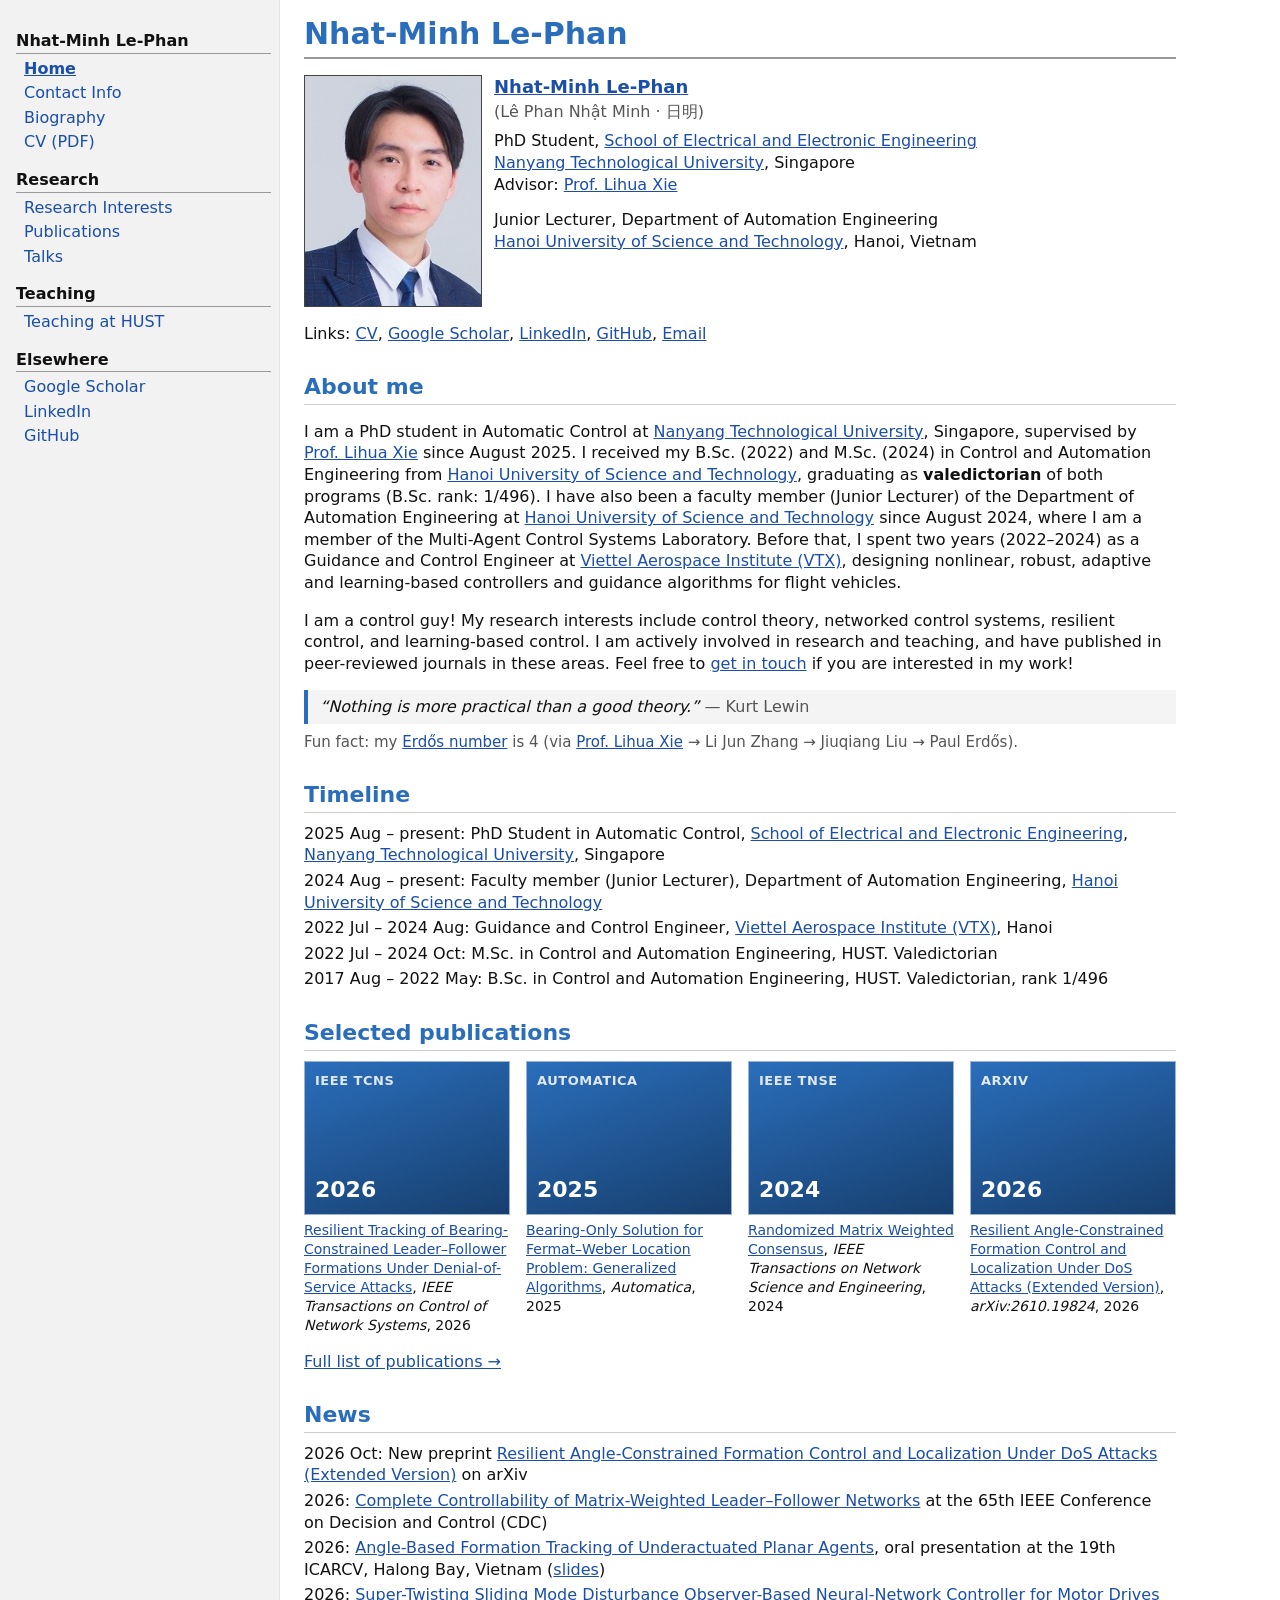
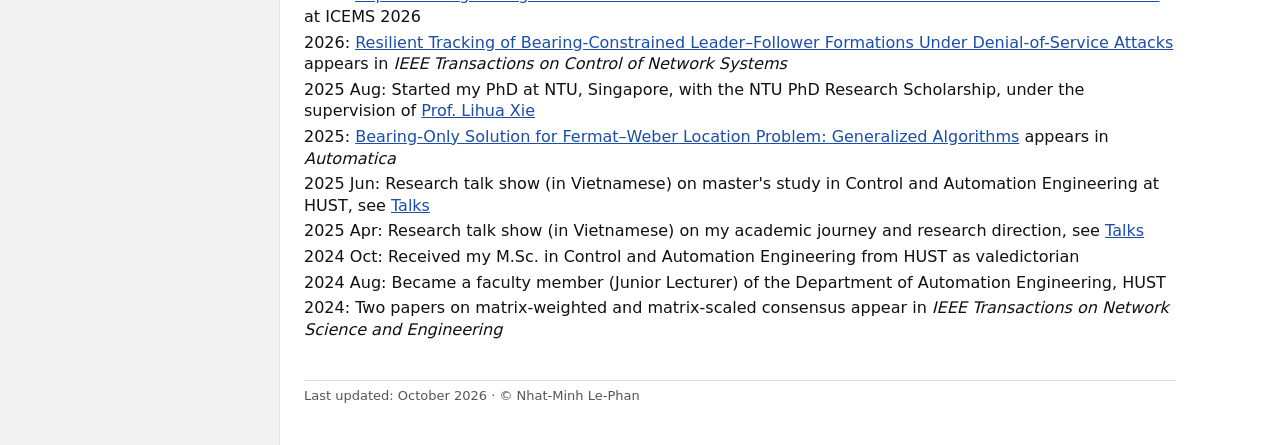
==== index.html @ ecffe097 "Add public CV and link Prof. Phuoc" ====
<!DOCTYPE html>
<html lang="en">
<head>
<meta charset="utf-8">
<meta name="viewport" content="width=device-width, initial-scale=1">
<title>Nhat-Minh Le-Phan</title>
<link rel="stylesheet" href="style.css">
</head>
<body>
<div class="layout">
<aside id="sidebar"><button class="menu-btn" onclick="this.parentNode.classList.toggle('open')">&#9776; Menu</button><nav>
<h3>Nhat-Minh Le-Phan</h3><ul>
<li><a href="index.html" class="current">Home</a></li>
<li><a href="contact.html">Contact Info</a></li>
<li><a href="bio.html">Biography</a></li>
<li><a href="cv.pdf">CV (PDF)</a></li>
</ul>
<h3>Research</h3><ul>
<li><a href="research.html">Research Interests</a></li>
<li><a href="publications.html">Publications</a></li>
<li><a href="talks.html">Talks</a></li>
</ul>
<h3>Teaching</h3><ul>
<li><a href="teaching.html">Teaching at HUST</a></li>
</ul>
<h3>Elsewhere</h3><ul>
<li><a href="https://scholar.google.com/citations?user=ew5rF0sAAAAJ&hl=en">Google Scholar</a></li>
<li><a href="https://www.linkedin.com/in/le-phan-nhat-minh-4aa074153/">LinkedIn</a></li>
<li><a href="https://github.com/minhk43pbc">GitHub</a></li>
</ul>
</nav></aside>
<main>

<h1>Nhat-Minh Le-Phan</h1>
<div class="profile">
  <img src="photo.jpg" alt="Photo of Nhat-Minh Le-Phan">
  <div>
    <a class="who" href="bio.html">Nhat-Minh Le-Phan</a>
    <span class="vn">(Lê Phan Nhật Minh &middot; <span lang="zh" title="Hán-tự of Nhật Minh">日明</span>)</span>
    <p>PhD Student, <a href="https://www.ntu.edu.sg/eee">School of Electrical and Electronic Engineering</a><br><a href="https://www.ntu.edu.sg/">Nanyang Technological University</a>, Singapore<br>Advisor: <a href="https://scholar.google.com.sg/citations?user=Fmrv3J8AAAAJ&hl=en">Prof. Lihua Xie</a></p>
    <p>Junior Lecturer, Department of Automation Engineering<br><a href="https://hust.edu.vn/en/">Hanoi University of Science and Technology</a>, Hanoi, Vietnam</p>
  </div>
</div>
<p>Links: <a href="cv.pdf">CV</a>, <a href="https://scholar.google.com/citations?user=ew5rF0sAAAAJ&hl=en">Google Scholar</a>, <a href="https://www.linkedin.com/in/le-phan-nhat-minh-4aa074153/">LinkedIn</a>, <a href="https://github.com/minhk43pbc">GitHub</a>, <a href="contact.html">Email</a></p>

<h2>About me</h2>
<p>I am a PhD student in Automatic Control at <a href="https://www.ntu.edu.sg/">Nanyang Technological University</a>, Singapore, supervised by <a href="https://scholar.google.com.sg/citations?user=Fmrv3J8AAAAJ&hl=en">Prof. Lihua Xie</a> since August 2025. I received my B.Sc. (2022) and M.Sc. (2024) in Control and Automation Engineering from <a href="https://hust.edu.vn/en/">Hanoi University of Science and Technology</a>, graduating as <b>valedictorian</b> of both programs (B.Sc. rank: 1/496). I have also been a faculty member (Junior Lecturer) of the Department of Automation Engineering at <a href="https://hust.edu.vn/en/">Hanoi University of Science and Technology</a> since August 2024, where I am a member of the Multi-Agent Control Systems Laboratory. Before that, I spent two years (2022–2024) as a Guidance and Control Engineer at <a href="https://vi.wikipedia.org/wiki/Vi%E1%BB%87n_H%C3%A0ng_kh%C3%B4ng_V%C5%A9_tr%E1%BB%A5_Viettel">Viettel Aerospace Institute (VTX)</a>, designing nonlinear, robust, adaptive and learning-based controllers and guidance algorithms for flight vehicles.</p>
<p>I am a control guy! My research interests include control theory, networked control systems, resilient control, and learning-based control. I am actively involved in research and teaching, and have published in peer-reviewed journals in these areas. Feel free to <a href="contact.html">get in touch</a> if you are interested in my work!</p>
<blockquote class="quote">“Nothing is more practical than a good theory.” <span>— Kurt Lewin</span></blockquote>
<p class="fun">Fun fact: my <a href="https://en.wikipedia.org/wiki/Erd%C5%91s_number">Erdős number</a> is 4 (via <a href="https://scholar.google.com.sg/citations?user=Fmrv3J8AAAAJ&hl=en">Prof. Lihua Xie</a> &rarr; Li Jun Zhang &rarr; Jiuqiang Liu &rarr; Paul Erdős).</p>

<h2>Timeline</h2>
<ul class="news">
  <li>2025 Aug – present: PhD Student in Automatic Control, <a href="https://www.ntu.edu.sg/eee">School of Electrical and Electronic Engineering</a>, <a href="https://www.ntu.edu.sg/">Nanyang Technological University</a>, Singapore</li>
  <li>2024 Aug – present: Faculty member (Junior Lecturer), Department of Automation Engineering, <a href="https://hust.edu.vn/en/">Hanoi University of Science and Technology</a></li>
  <li>2022 Jul – 2024 Aug: Guidance and Control Engineer, <a href="https://vi.wikipedia.org/wiki/Vi%E1%BB%87n_H%C3%A0ng_kh%C3%B4ng_V%C5%A9_tr%E1%BB%A5_Viettel">Viettel Aerospace Institute (VTX)</a>, Hanoi</li>
  <li>2022 Jul – 2024 Oct: M.Sc. in Control and Automation Engineering, HUST. Valedictorian</li>
  <li>2017 Aug – 2022 May: B.Sc. in Control and Automation Engineering, HUST. Valedictorian, rank 1/496</li>
</ul>

<h2>Selected publications</h2>
<div class="pubgrid">
  <figure><div class="cover"><b>IEEE TCNS</b><span>2026</span></div><a href="https://doi.org/10.1109/TCNS.2026.3719506">Resilient Tracking of Bearing-Constrained Leader–Follower Formations Under Denial-of-Service Attacks</a>, <i>IEEE Transactions on Control of Network Systems</i>, 2026</figure>
  <figure><div class="cover"><b>Automatica</b><span>2025</span></div><a href="https://doi.org/10.1016/j.automatica.2025.112242">Bearing-Only Solution for Fermat–Weber Location Problem: Generalized Algorithms</a>, <i>Automatica</i>, 2025</figure>
  <figure><div class="cover"><b>IEEE TNSE</b><span>2024</span></div><a href="https://doi.org/10.1109/TNSE.2024.3376643">Randomized Matrix Weighted Consensus</a>, <i>IEEE Transactions on Network Science and Engineering</i>, 2024</figure>
  <figure><div class="cover"><b>arXiv</b><span>2026</span></div><a href="https://arxiv.org/abs/2610.19824">Resilient Angle-Constrained Formation Control and Localization Under DoS Attacks (Extended Version)</a>, <i>arXiv:2610.19824</i>, 2026</figure>
</div>
<p><a href="publications.html">Full list of publications &rarr;</a></p>

<h2>News</h2>
<ul class="news">
  <li>2026 Oct: New preprint <a href="https://arxiv.org/abs/2610.19824">Resilient Angle-Constrained Formation Control and Localization Under DoS Attacks (Extended Version)</a> on arXiv</li>
  <li>2026: <a href="https://scholar.google.com/scholar?q=%22Complete+Controllability+of+Matrix-Weighted+Leader%E2%80%93Follower+Networks%22">Complete Controllability of Matrix-Weighted Leader–Follower Networks</a> at the 65th IEEE Conference on Decision and Control (CDC)</li>
  <li>2026: <a href="https://scholar.google.com/scholar?q=%22Angle-Based+Formation+Tracking+of+Underactuated+Planar+Agents%22">Angle-Based Formation Tracking of Underactuated Planar Agents</a>, oral presentation at the 19th ICARCV, Halong Bay, Vietnam (<a href="icarcv2026-slides.pdf">slides</a>)</li>
  <li>2026: <a href="https://scholar.google.com/scholar?q=%22Super-Twisting+Sliding+Mode+Disturbance+Observer-Based+Neural-Network+Controller+for+Motor+Drives%22">Super-Twisting Sliding Mode Disturbance Observer-Based Neural-Network Controller for Motor Drives</a> at ICEMS 2026</li>
  <li>2026: <a href="https://doi.org/10.1109/TCNS.2026.3719506">Resilient Tracking of Bearing-Constrained Leader–Follower Formations Under Denial-of-Service Attacks</a> appears in <i>IEEE Transactions on Control of Network Systems</i></li>
  <li>2025 Aug: Started my PhD at NTU, Singapore, with the NTU PhD Research Scholarship, under the supervision of <a href="https://scholar.google.com.sg/citations?user=Fmrv3J8AAAAJ&hl=en">Prof. Lihua Xie</a></li>
  <li>2025: <a href="https://doi.org/10.1016/j.automatica.2025.112242">Bearing-Only Solution for Fermat–Weber Location Problem: Generalized Algorithms</a> appears in <i>Automatica</i></li>
  <li>2025 Jun: Research talk show (in Vietnamese) on master's study in Control and Automation Engineering at HUST, see <a href="talks.html">Talks</a></li>
  <li>2025 Apr: Research talk show (in Vietnamese) on my academic journey and research direction, see <a href="talks.html">Talks</a></li>
  <li>2024 Oct: Received my M.Sc. in Control and Automation Engineering from HUST as valedictorian</li>
  <li>2024 Aug: Became a faculty member (Junior Lecturer) of the Department of Automation Engineering, HUST</li>
  <li>2024: Two papers on matrix-weighted and matrix-scaled consensus appear in <i>IEEE Transactions on Network Science and Engineering</i></li>
</ul>

<footer>Last updated: October 2026 &middot; &copy; Nhat-Minh Le-Phan</footer>
</main>
</div>
</body>
</html>
---- style.css ----
/* Minimal academic homepage — edit colors here */
:root{--blue:#2a6ebb;--link:#1a4ea8;--rule:#999;--side:#f2f2f2;--text:#111;--muted:#555;--box:#f4f4f4}
*{box-sizing:border-box}
html,body{margin:0;padding:0;background:#fff;color:var(--text)}
body{font-family:"DejaVu Sans",Verdana,Arial,sans-serif;font-size:16px;line-height:1.35}
a{color:var(--link)}
a:hover{color:#c0392b}
.layout{display:flex;min-height:100vh;max-width:1200px}
#sidebar{flex:0 0 280px;background:var(--side);border-right:1px solid #e3e3e3;padding:20px 8px 40px 16px}
#sidebar h3{font-size:16px;margin:16px 0 4px;padding-bottom:1px;border-bottom:1px solid var(--rule)}
#sidebar h3:first-child{margin-top:10px}
#sidebar ul{list-style:none;margin:0;padding:0 0 0 8px}
#sidebar li{margin:3px 0}
#sidebar a{text-decoration:none}
#sidebar a:hover{text-decoration:underline}
#sidebar a.current{text-decoration:underline;font-weight:bold}
main{flex:1;padding:8px 24px 40px 24px;min-width:0}
h1{color:var(--blue);font-size:30px;margin:6px 0 16px;padding-bottom:2px;border-bottom:2px solid var(--rule)}
h2{color:var(--blue);font-size:22px;margin:28px 0 10px;padding-bottom:2px;border-bottom:1px solid #ccc}
.profile{display:flex;gap:12px;align-items:flex-start}
.profile img{width:178px;height:232px;object-fit:cover;border:1px solid #444;background:#ddd}
.profile .vn{display:block;color:var(--muted);margin:-4px 0 8px}
.profile .who{font-weight:bold;font-size:18px;display:inline-block;margin-bottom:6px}
.profile p{margin:0 0 14px}
.news{margin:0;padding:0;list-style:none}
.news li{margin:0 0 4px}
.box{background:var(--box);border:1px solid #ddd;padding:6px 9px;margin:14px 0}
.pubgrid{display:grid;grid-template-columns:repeat(4,1fr);gap:16px;margin-top:10px}
.pubgrid figure{margin:0;font-size:14px}
.pubgrid .cover{aspect-ratio:4/3;border:1px solid #9bb3d6;background:linear-gradient(160deg,#2a6ebb,#173f6e);display:flex;flex-direction:column;justify-content:space-between;padding:10px;color:#fff;margin-bottom:6px;overflow:hidden}
.pubgrid .cover b{font-size:13px;letter-spacing:.04em;text-transform:uppercase;opacity:.85}
.pubgrid .cover span{font-size:22px;font-weight:bold}
.pubgrid .cover img{width:100%;height:100%;object-fit:cover}
ol.pubs li{margin-bottom:10px}
.ph{color:#a33;font-style:italic}
.quote{margin:12px 0 4px;padding:6px 12px;border-left:4px solid var(--blue);background:var(--box);font-style:italic}
.quote span{font-style:normal;color:var(--muted);white-space:nowrap}
.fun{font-size:15px;color:var(--muted);margin:8px 0 0}
footer{margin-top:40px;font-size:13px;color:var(--muted);border-top:1px solid #ddd;padding-top:6px}
.menu-btn{display:none}
@media (max-width:760px){
  .layout{flex-direction:column}
  #sidebar{flex:none;border-right:0;border-bottom:1px solid #ddd;padding:8px 16px}
  #sidebar nav{display:none}
  #sidebar.open nav{display:block}
  .menu-btn{display:block;background:none;border:1px solid #aaa;padding:4px 10px;font:inherit;cursor:pointer}
  main{padding:8px 16px 32px}
  .profile{flex-direction:column}
  .pubgrid{grid-template-columns:repeat(2,1fr)}
  h1{font-size:24px}
}
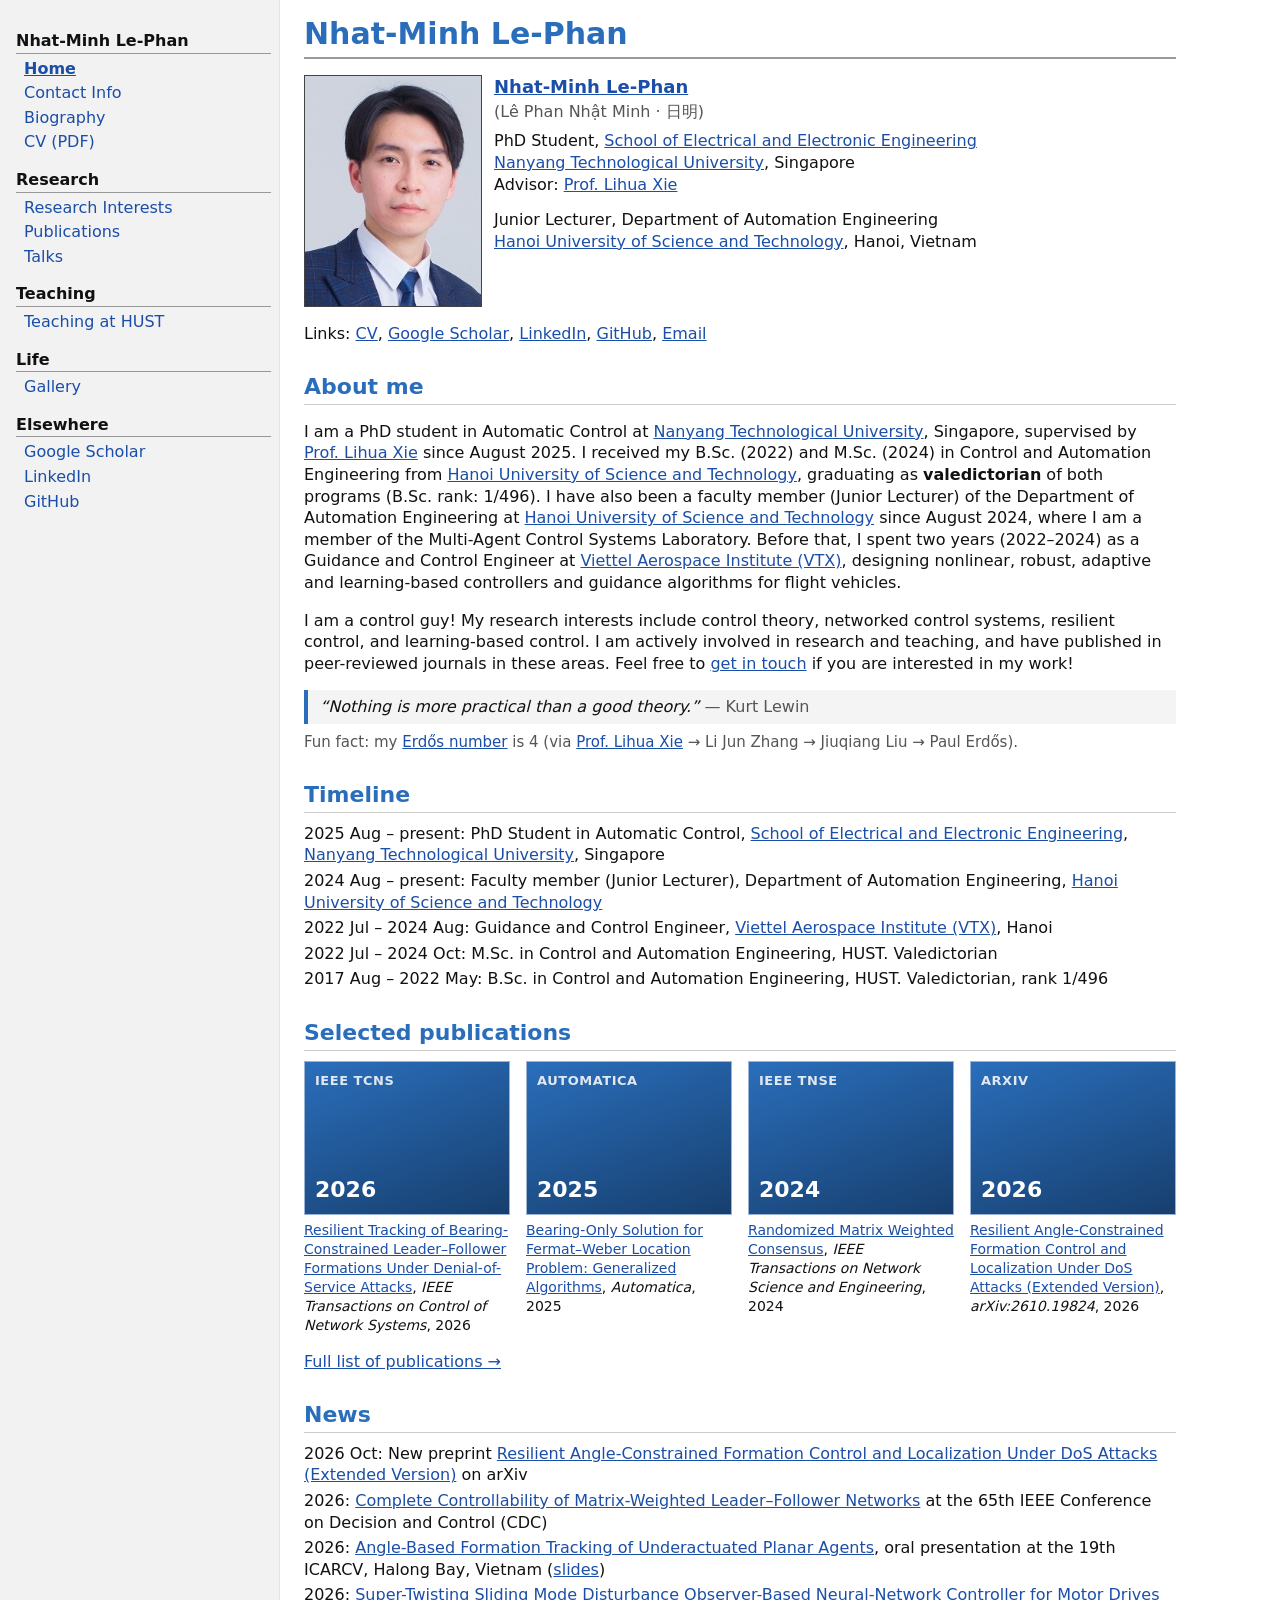
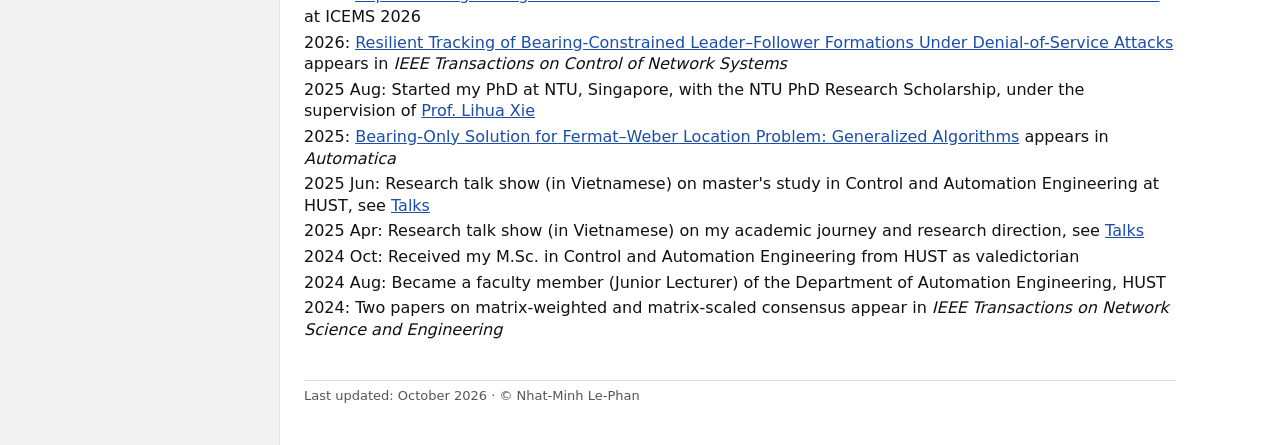
==== commit 350185b6: "Add Gallery page with graduation photos" ====
--- a/index.html
+++ b/index.html
@@ -22,6 +22,9 @@
 </ul>
 <h3>Teaching</h3><ul>
 <li><a href="teaching.html">Teaching at HUST</a></li>
+</ul>
+<h3>Life</h3><ul>
+<li><a href="gallery.html">Gallery</a></li>
 </ul>
 <h3>Elsewhere</h3><ul>
 <li><a href="https://scholar.google.com/citations?user=ew5rF0sAAAAJ&hl=en">Google Scholar</a></li>
@@ -86,5 +89,6 @@
 <footer>Last updated: October 2026 &middot; &copy; Nhat-Minh Le-Phan</footer>
 </main>
 </div>
+<script data-goatcounter="https://minhk43pbc.goatcounter.com/count" async src="//gc.zgo.at/count.js"></script>
 </body>
 </html>
--- a/style.css
+++ b/style.css
@@ -36,6 +36,13 @@
 .quote{margin:12px 0 4px;padding:6px 12px;border-left:4px solid var(--blue);background:var(--box);font-style:italic}
 .quote span{font-style:normal;color:var(--muted);white-space:nowrap}
 .fun{font-size:15px;color:var(--muted);margin:8px 0 0}
+.gallery{display:grid;grid-template-columns:1fr 1fr;gap:16px;align-items:start}
+.gallery figure{margin:0}
+.gallery img{width:100%;height:auto;border:1px solid #ccc;display:block}
+.gallery figcaption{font-size:14px;color:var(--muted);margin-top:6px}
+.gallery .wide{grid-column:1/-1}
+.gallery .small img{max-width:300px}
+@media (max-width:760px){.gallery{grid-template-columns:1fr}}
 footer{margin-top:40px;font-size:13px;color:var(--muted);border-top:1px solid #ddd;padding-top:6px}
 .menu-btn{display:none}
 @media (max-width:760px){
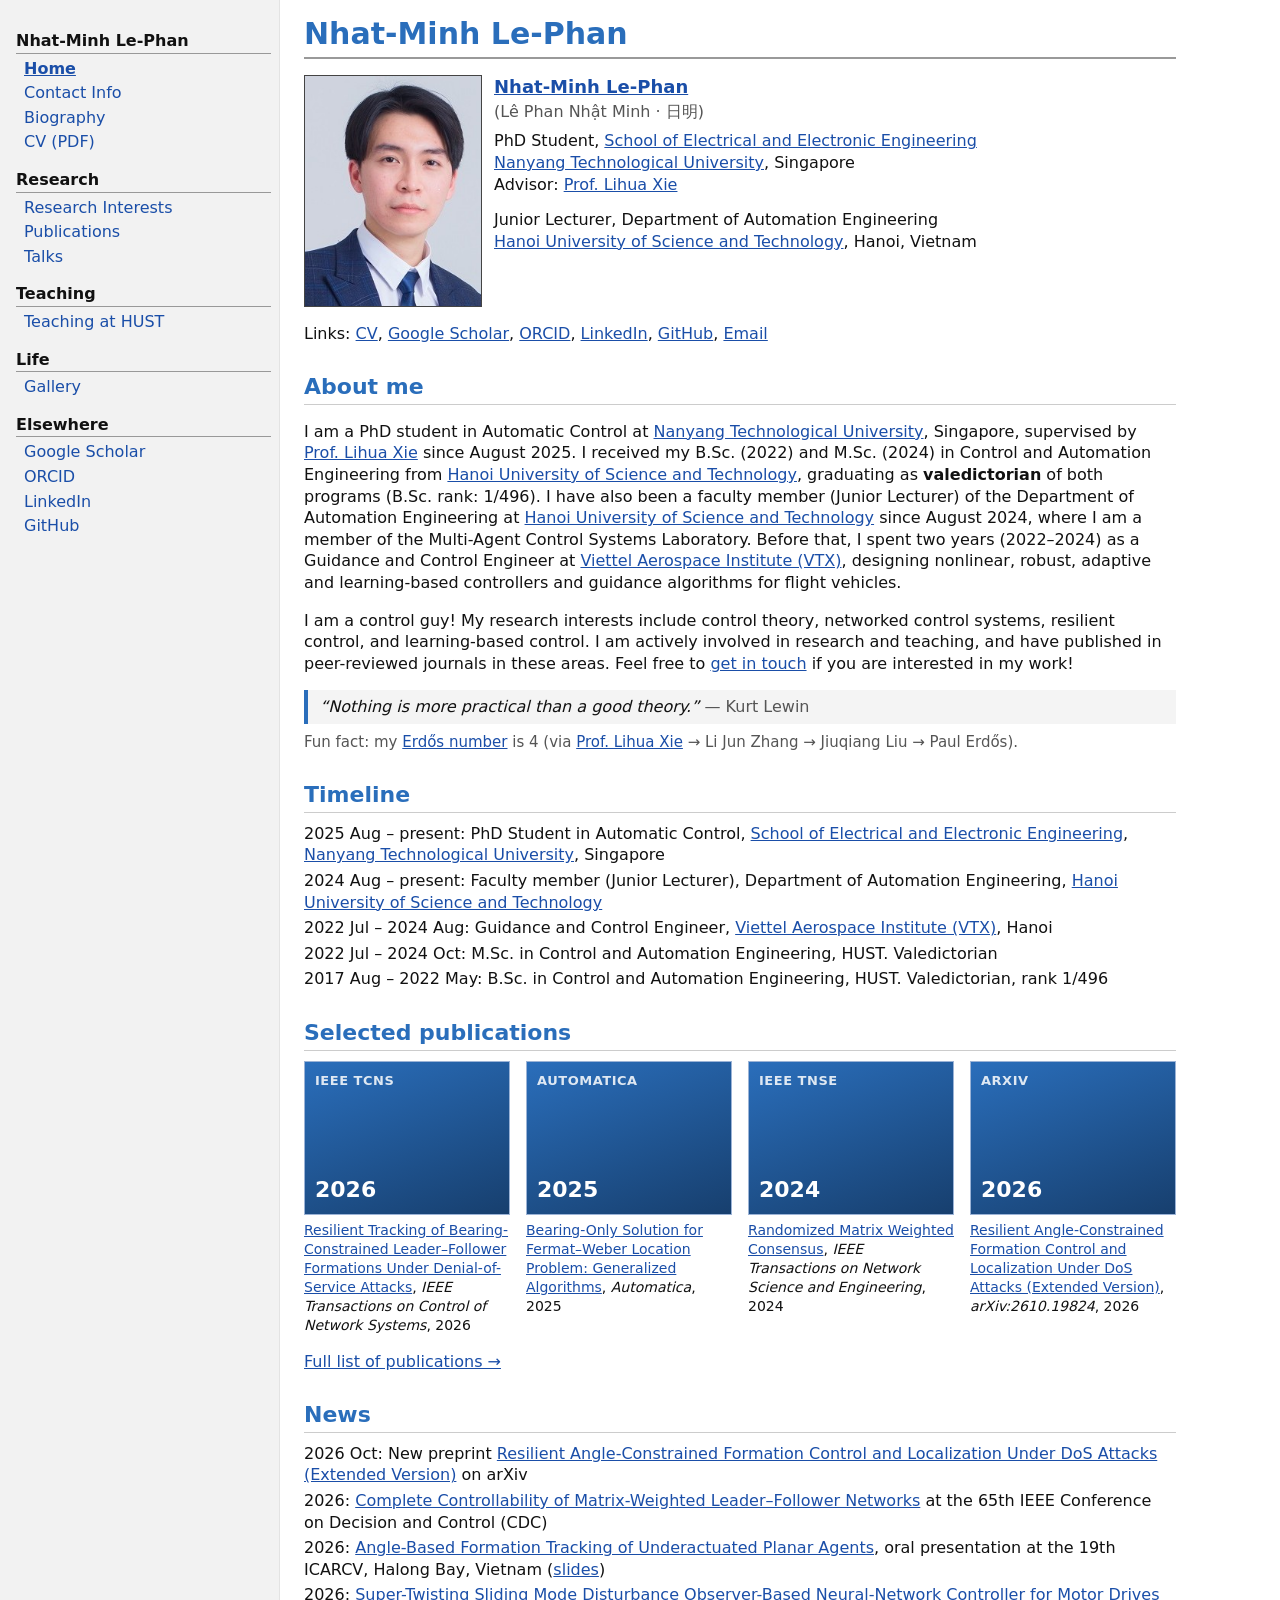
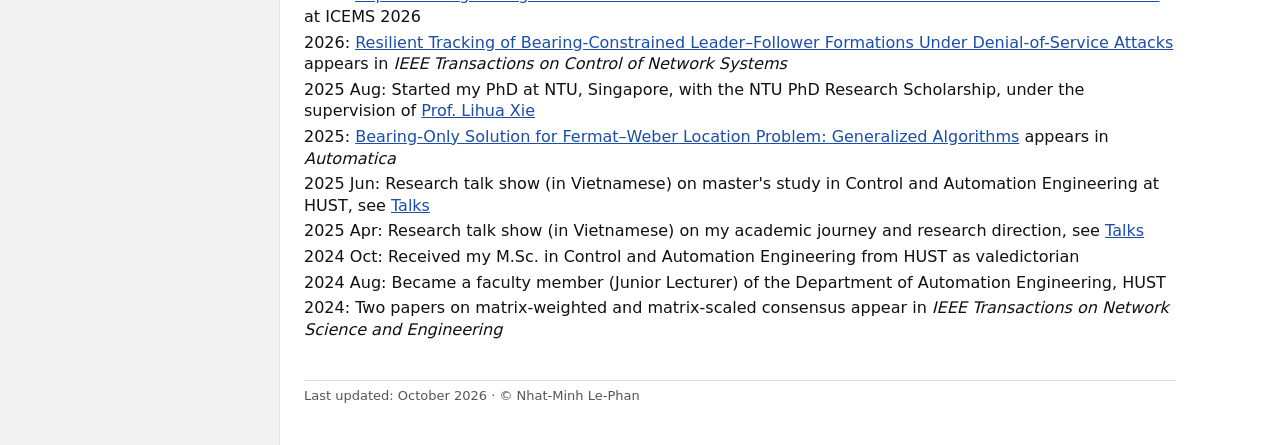
==== commit a2d856eb: "Add ORCID iD to site and CV" ====
--- a/index.html
+++ b/index.html
@@ -28,6 +28,7 @@
 </ul>
 <h3>Elsewhere</h3><ul>
 <li><a href="https://scholar.google.com/citations?user=ew5rF0sAAAAJ&hl=en">Google Scholar</a></li>
+<li><a href="https://orcid.org/0000-0003-3902-7748">ORCID</a></li>
 <li><a href="https://www.linkedin.com/in/le-phan-nhat-minh-4aa074153/">LinkedIn</a></li>
 <li><a href="https://github.com/minhk43pbc">GitHub</a></li>
 </ul>
@@ -44,7 +45,7 @@
     <p>Junior Lecturer, Department of Automation Engineering<br><a href="https://hust.edu.vn/en/">Hanoi University of Science and Technology</a>, Hanoi, Vietnam</p>
   </div>
 </div>
-<p>Links: <a href="cv.pdf">CV</a>, <a href="https://scholar.google.com/citations?user=ew5rF0sAAAAJ&hl=en">Google Scholar</a>, <a href="https://www.linkedin.com/in/le-phan-nhat-minh-4aa074153/">LinkedIn</a>, <a href="https://github.com/minhk43pbc">GitHub</a>, <a href="contact.html">Email</a></p>
+<p>Links: <a href="cv.pdf">CV</a>, <a href="https://scholar.google.com/citations?user=ew5rF0sAAAAJ&hl=en">Google Scholar</a>, <a href="https://orcid.org/0000-0003-3902-7748">ORCID</a>, <a href="https://www.linkedin.com/in/le-phan-nhat-minh-4aa074153/">LinkedIn</a>, <a href="https://github.com/minhk43pbc">GitHub</a>, <a href="contact.html">Email</a></p>
 
 <h2>About me</h2>
 <p>I am a PhD student in Automatic Control at <a href="https://www.ntu.edu.sg/">Nanyang Technological University</a>, Singapore, supervised by <a href="https://scholar.google.com.sg/citations?user=Fmrv3J8AAAAJ&hl=en">Prof. Lihua Xie</a> since August 2025. I received my B.Sc. (2022) and M.Sc. (2024) in Control and Automation Engineering from <a href="https://hust.edu.vn/en/">Hanoi University of Science and Technology</a>, graduating as <b>valedictorian</b> of both programs (B.Sc. rank: 1/496). I have also been a faculty member (Junior Lecturer) of the Department of Automation Engineering at <a href="https://hust.edu.vn/en/">Hanoi University of Science and Technology</a> since August 2024, where I am a member of the Multi-Agent Control Systems Laboratory. Before that, I spent two years (2022–2024) as a Guidance and Control Engineer at <a href="https://vi.wikipedia.org/wiki/Vi%E1%BB%87n_H%C3%A0ng_kh%C3%B4ng_V%C5%A9_tr%E1%BB%A5_Viettel">Viettel Aerospace Institute (VTX)</a>, designing nonlinear, robust, adaptive and learning-based controllers and guidance algorithms for flight vehicles.</p>
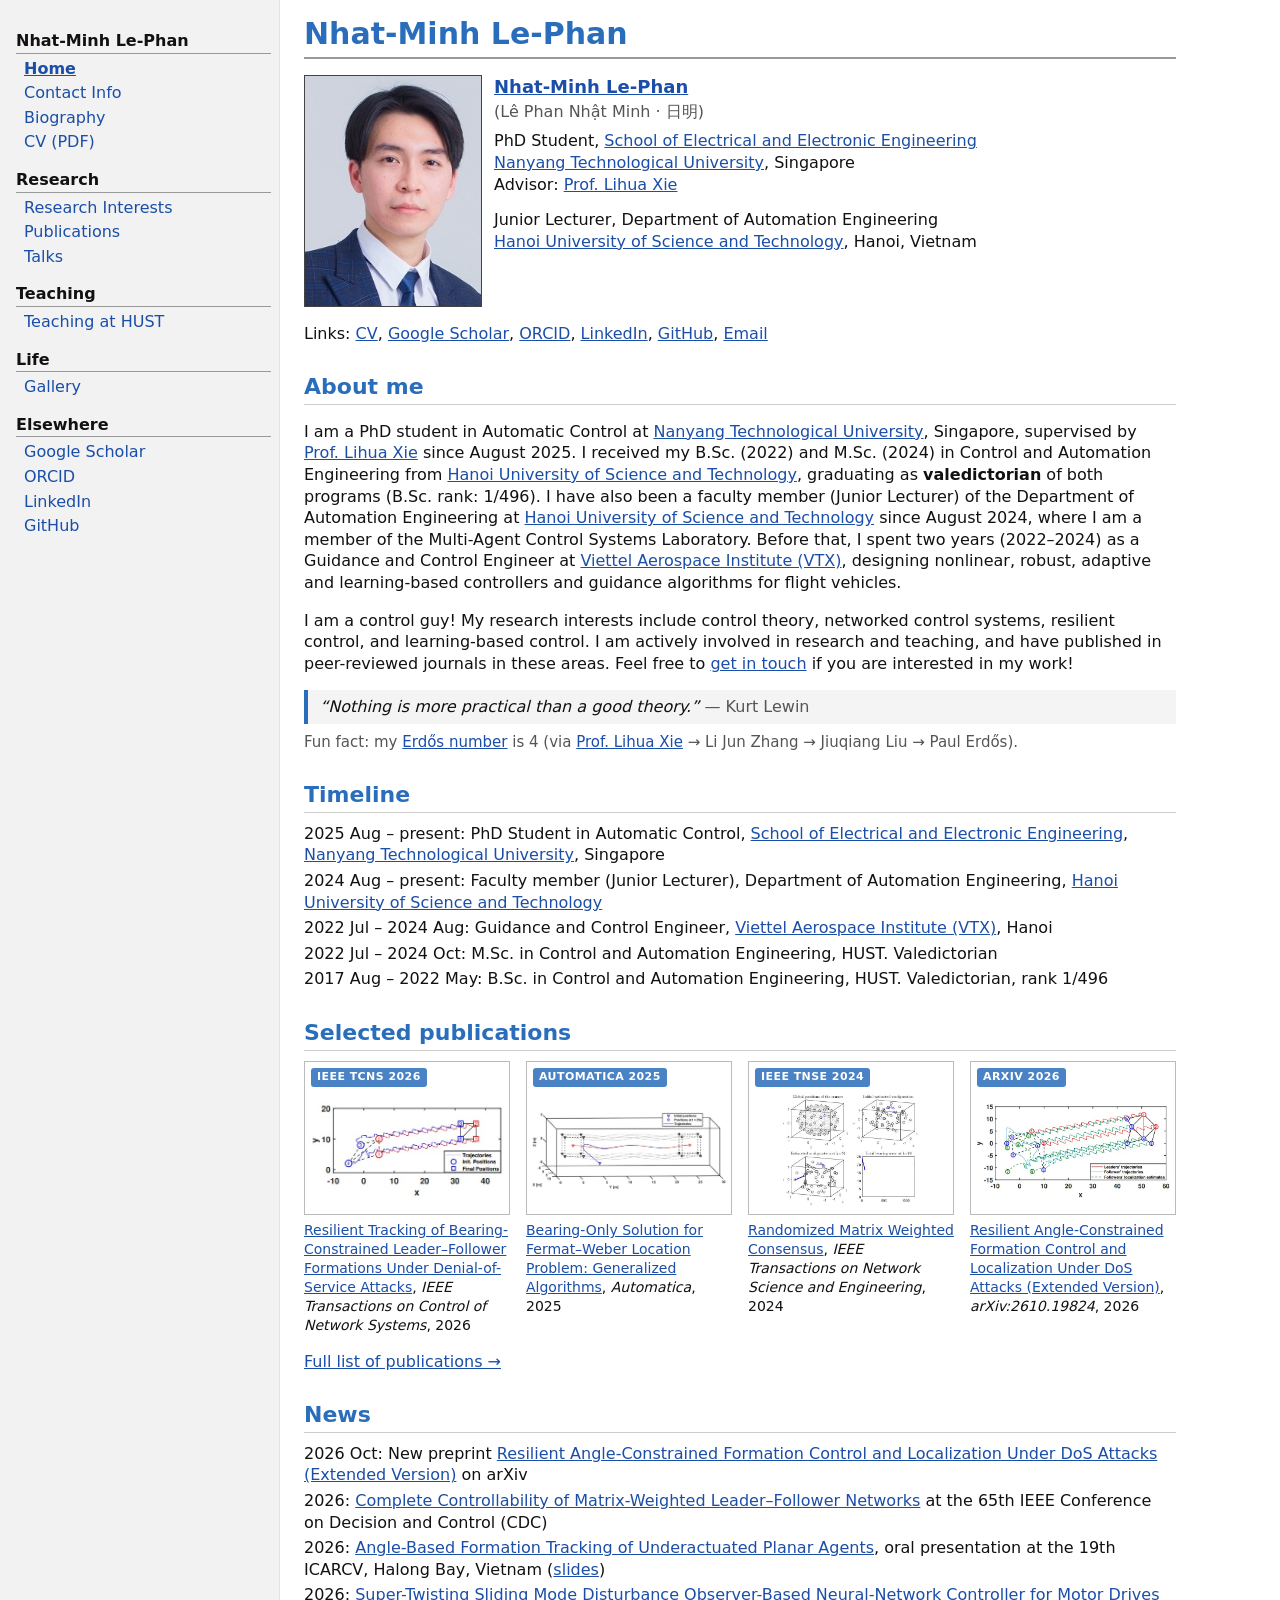
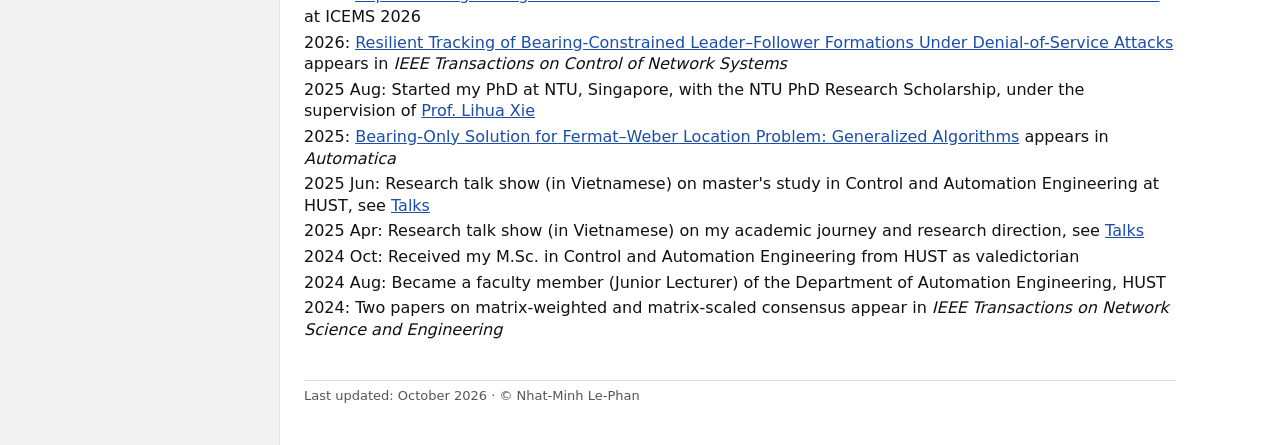
==== commit c1042c07: "Add paper figures to selected publications" ====
--- a/index.html
+++ b/index.html
@@ -64,10 +64,10 @@
 
 <h2>Selected publications</h2>
 <div class="pubgrid">
-  <figure><div class="cover"><b>IEEE TCNS</b><span>2026</span></div><a href="https://doi.org/10.1109/TCNS.2026.3719506">Resilient Tracking of Bearing-Constrained Leader–Follower Formations Under Denial-of-Service Attacks</a>, <i>IEEE Transactions on Control of Network Systems</i>, 2026</figure>
-  <figure><div class="cover"><b>Automatica</b><span>2025</span></div><a href="https://doi.org/10.1016/j.automatica.2025.112242">Bearing-Only Solution for Fermat–Weber Location Problem: Generalized Algorithms</a>, <i>Automatica</i>, 2025</figure>
-  <figure><div class="cover"><b>IEEE TNSE</b><span>2024</span></div><a href="https://doi.org/10.1109/TNSE.2024.3376643">Randomized Matrix Weighted Consensus</a>, <i>IEEE Transactions on Network Science and Engineering</i>, 2024</figure>
-  <figure><div class="cover"><b>arXiv</b><span>2026</span></div><a href="https://arxiv.org/abs/2610.19824">Resilient Angle-Constrained Formation Control and Localization Under DoS Attacks (Extended Version)</a>, <i>arXiv:2610.19824</i>, 2026</figure>
+  <figure><a class="cover fig" href="https://doi.org/10.1109/TCNS.2026.3719506"><img src="fig-tcns2026.jpg" alt="Figure from: Resilient Tracking of Bearing-Constrained Leader–Follower Formations Under Denial-of-Service Attacks" loading="lazy"><b>IEEE TCNS 2026</b></a><a href="https://doi.org/10.1109/TCNS.2026.3719506">Resilient Tracking of Bearing-Constrained Leader–Follower Formations Under Denial-of-Service Attacks</a>, <i>IEEE Transactions on Control of Network Systems</i>, 2026</figure>
+  <figure><a class="cover fig" href="https://doi.org/10.1016/j.automatica.2025.112242"><img src="fig-fermat-weber.jpg" alt="Figure from: Bearing-Only Solution for Fermat–Weber Location Problem: Generalized Algorithms" loading="lazy"><b>Automatica 2025</b></a><a href="https://doi.org/10.1016/j.automatica.2025.112242">Bearing-Only Solution for Fermat–Weber Location Problem: Generalized Algorithms</a>, <i>Automatica</i>, 2025</figure>
+  <figure><a class="cover fig" href="https://doi.org/10.1109/TNSE.2024.3376643"><img src="fig-tnse2024.gif" alt="Figure from: Randomized Matrix Weighted Consensus" loading="lazy"><b>IEEE TNSE 2024</b></a><a href="https://doi.org/10.1109/TNSE.2024.3376643">Randomized Matrix Weighted Consensus</a>, <i>IEEE Transactions on Network Science and Engineering</i>, 2024</figure>
+  <figure><a class="cover fig" href="https://arxiv.org/abs/2610.19824"><img src="fig-arxiv2026.jpg" alt="Figure from: Resilient Angle-Constrained Formation Control and Localization Under DoS Attacks (Extended Version)" loading="lazy"><b>arXiv 2026</b></a><a href="https://arxiv.org/abs/2610.19824">Resilient Angle-Constrained Formation Control and Localization Under DoS Attacks (Extended Version)</a>, <i>arXiv:2610.19824</i>, 2026</figure>
 </div>
 <p><a href="publications.html">Full list of publications &rarr;</a></p>
 
--- a/style.css
+++ b/style.css
@@ -31,6 +31,10 @@
 .pubgrid .cover b{font-size:13px;letter-spacing:.04em;text-transform:uppercase;opacity:.85}
 .pubgrid .cover span{font-size:22px;font-weight:bold}
 .pubgrid .cover img{width:100%;height:100%;object-fit:cover}
+.pubgrid .cover.fig{display:flex;flex-direction:column;padding:0;background:#fff;border:1px solid #bbb;text-decoration:none}
+.pubgrid .cover.fig b{order:-1;align-self:flex-start;margin:6px 6px 0;background:var(--blue);color:#fff;font-size:11px;padding:2px 6px;border-radius:3px}
+.pubgrid .cover.fig img{flex:1;min-height:0;width:100%;object-fit:contain;padding:4px;box-sizing:border-box}
+.pubgrid .cover.fig:hover{border-color:var(--blue)}
 ol.pubs li{margin-bottom:10px}
 .ph{color:#a33;font-style:italic}
 .quote{margin:12px 0 4px;padding:6px 12px;border-left:4px solid var(--blue);background:var(--box);font-style:italic}
@@ -38,7 +42,7 @@
 .fun{font-size:15px;color:var(--muted);margin:8px 0 0}
 .gallery{display:grid;grid-template-columns:1fr 1fr;gap:16px;align-items:start}
 .gallery figure{margin:0}
-.gallery img{width:100%;height:auto;border:1px solid #ccc;display:block}
+.gallery img{width:100%;height:auto;aspect-ratio:3/2;object-fit:cover;border:1px solid #ccc;display:block}
 .gallery figcaption{font-size:14px;color:var(--muted);margin-top:6px}
 .gallery .wide{grid-column:1/-1}
 .gallery .small img{max-width:300px}
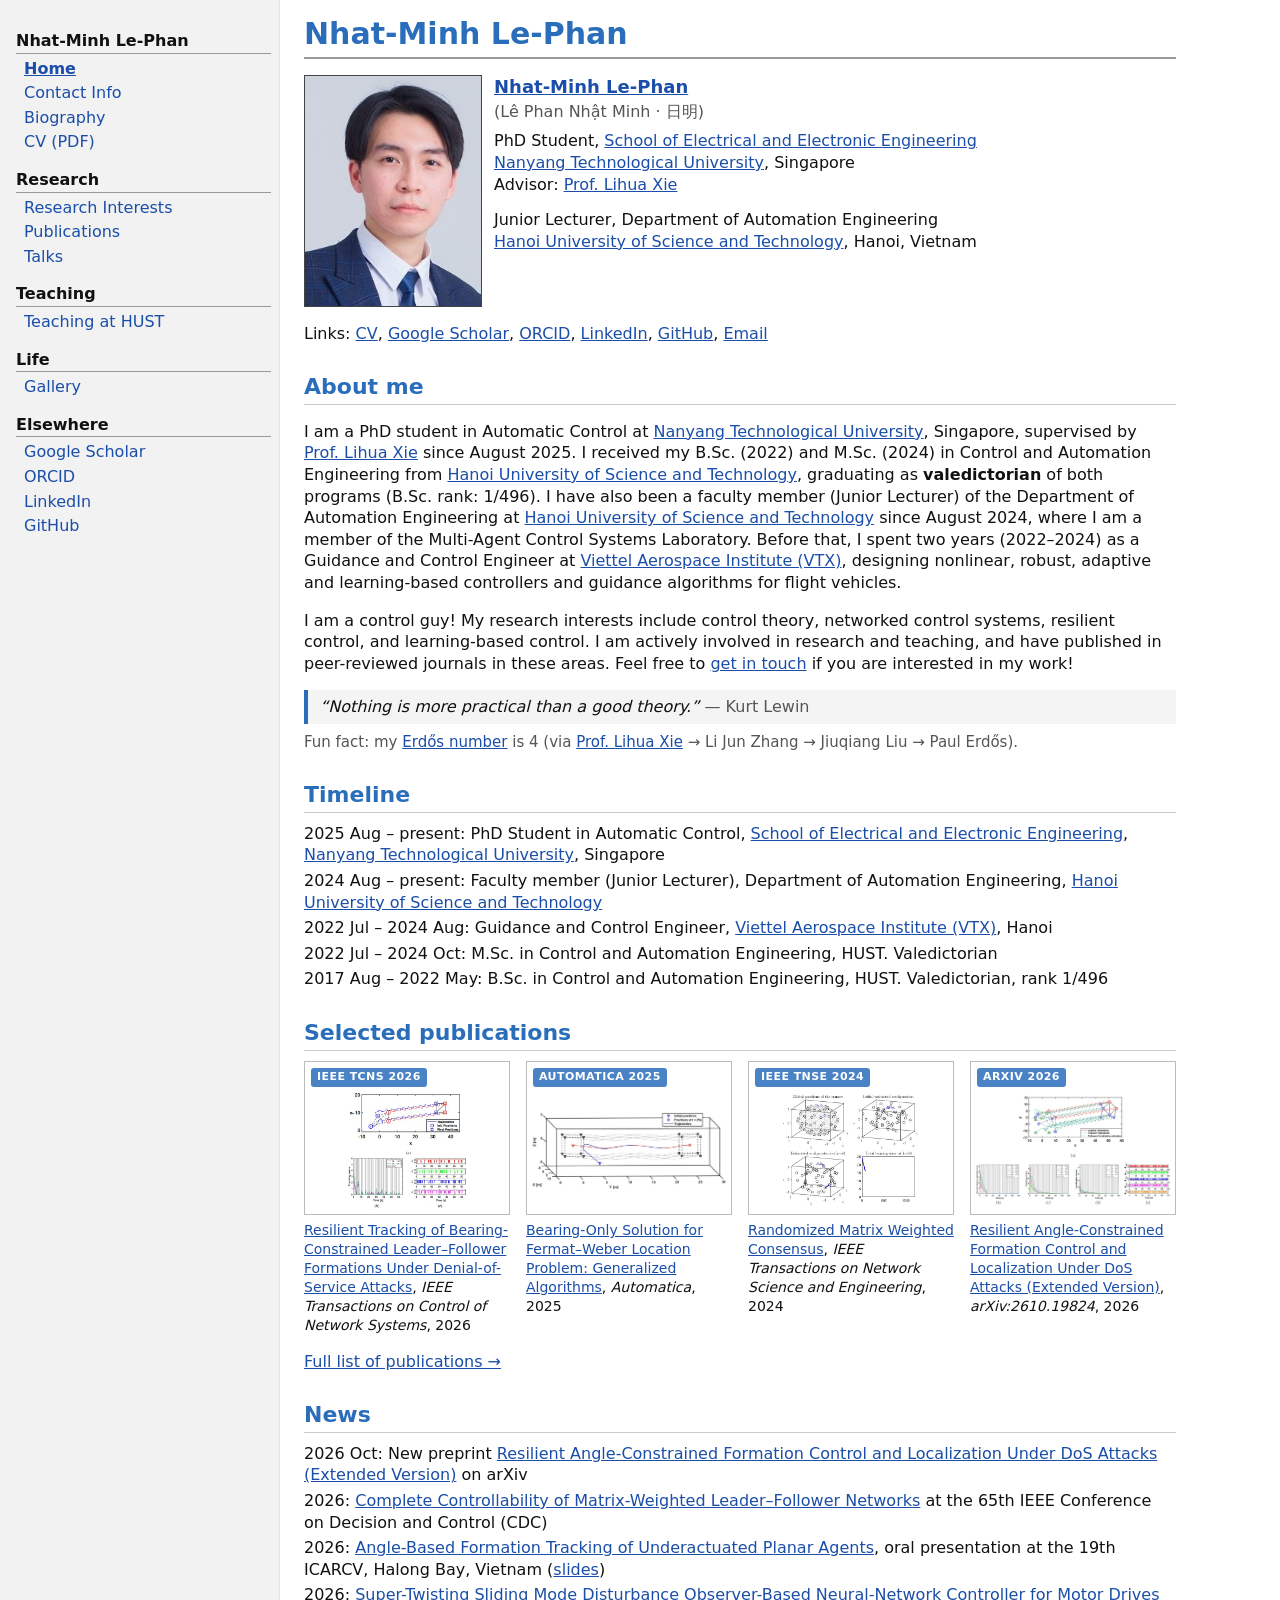
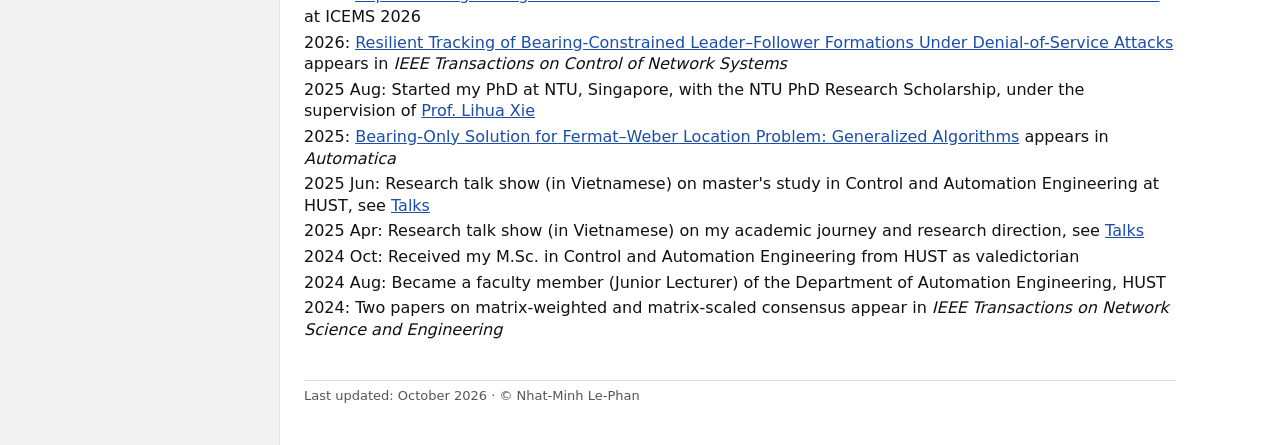
==== commit 9c3c3443: "Add link previews, favicon, sitemap and SEO metadata" ====
--- a/index.html
+++ b/index.html
@@ -4,7 +4,30 @@
 <meta charset="utf-8">
 <meta name="viewport" content="width=device-width, initial-scale=1">
 <title>Nhat-Minh Le-Phan</title>
+<meta name="description" content="Nhat-Minh Le-Phan (Lê Phan Nhật Minh) – PhD student at Nanyang Technological University (NTU), Singapore, and Junior Lecturer at Hanoi University of Science and Technology (HUST). Research in control theory, multi-agent and networked control, resilient control and learning-based control.">
+<meta name="author" content="Nhat-Minh Le-Phan">
+<link rel="canonical" href="https://minhk43pbc.github.io/">
+<meta property="og:type" content="profile">
+<meta property="og:site_name" content="Nhat-Minh Le-Phan">
+<meta property="og:title" content="Nhat-Minh Le-Phan">
+<meta property="og:description" content="Nhat-Minh Le-Phan (Lê Phan Nhật Minh) – PhD student at Nanyang Technological University (NTU), Singapore, and Junior Lecturer at Hanoi University of Science and Technology (HUST). Research in control theory, multi-agent and networked control, resilient control and learning-based control.">
+<meta property="og:url" content="https://minhk43pbc.github.io/">
+<meta property="og:image" content="https://minhk43pbc.github.io/og-image.jpg">
+<meta property="og:image:width" content="1200">
+<meta property="og:image:height" content="630">
+<meta name="twitter:card" content="summary_large_image">
+<link rel="icon" href="favicon.ico" sizes="any">
+<link rel="icon" type="image/png" sizes="32x32" href="favicon-32.png">
+<link rel="apple-touch-icon" href="apple-touch-icon.png">
 <link rel="stylesheet" href="style.css">
+<script type="application/ld+json">
+{"@context":"https://schema.org","@type":"Person","name":"Nhat-Minh Le-Phan","alternateName":["Lê Phan Nhật Minh","Le Phan Nhat Minh","Nhat-Minh Le Phan"],
+"url":"https://minhk43pbc.github.io/","image":"https://minhk43pbc.github.io/photo.jpg","jobTitle":"PhD Student",
+"affiliation":[{"@type":"CollegeOrUniversity","name":"Nanyang Technological University"},{"@type":"CollegeOrUniversity","name":"Hanoi University of Science and Technology"}],
+"alumniOf":{"@type":"CollegeOrUniversity","name":"Hanoi University of Science and Technology"},
+"knowsAbout":["Control theory","Multi-agent systems","Networked control systems","Resilient control","Learning-based control"],
+"sameAs":["https://scholar.google.com/citations?user=ew5rF0sAAAAJ","https://orcid.org/0000-0003-3902-7748","https://www.linkedin.com/in/le-phan-nhat-minh-4aa074153/","https://github.com/minhk43pbc"]}
+</script>
 </head>
 <body>
 <div class="layout">
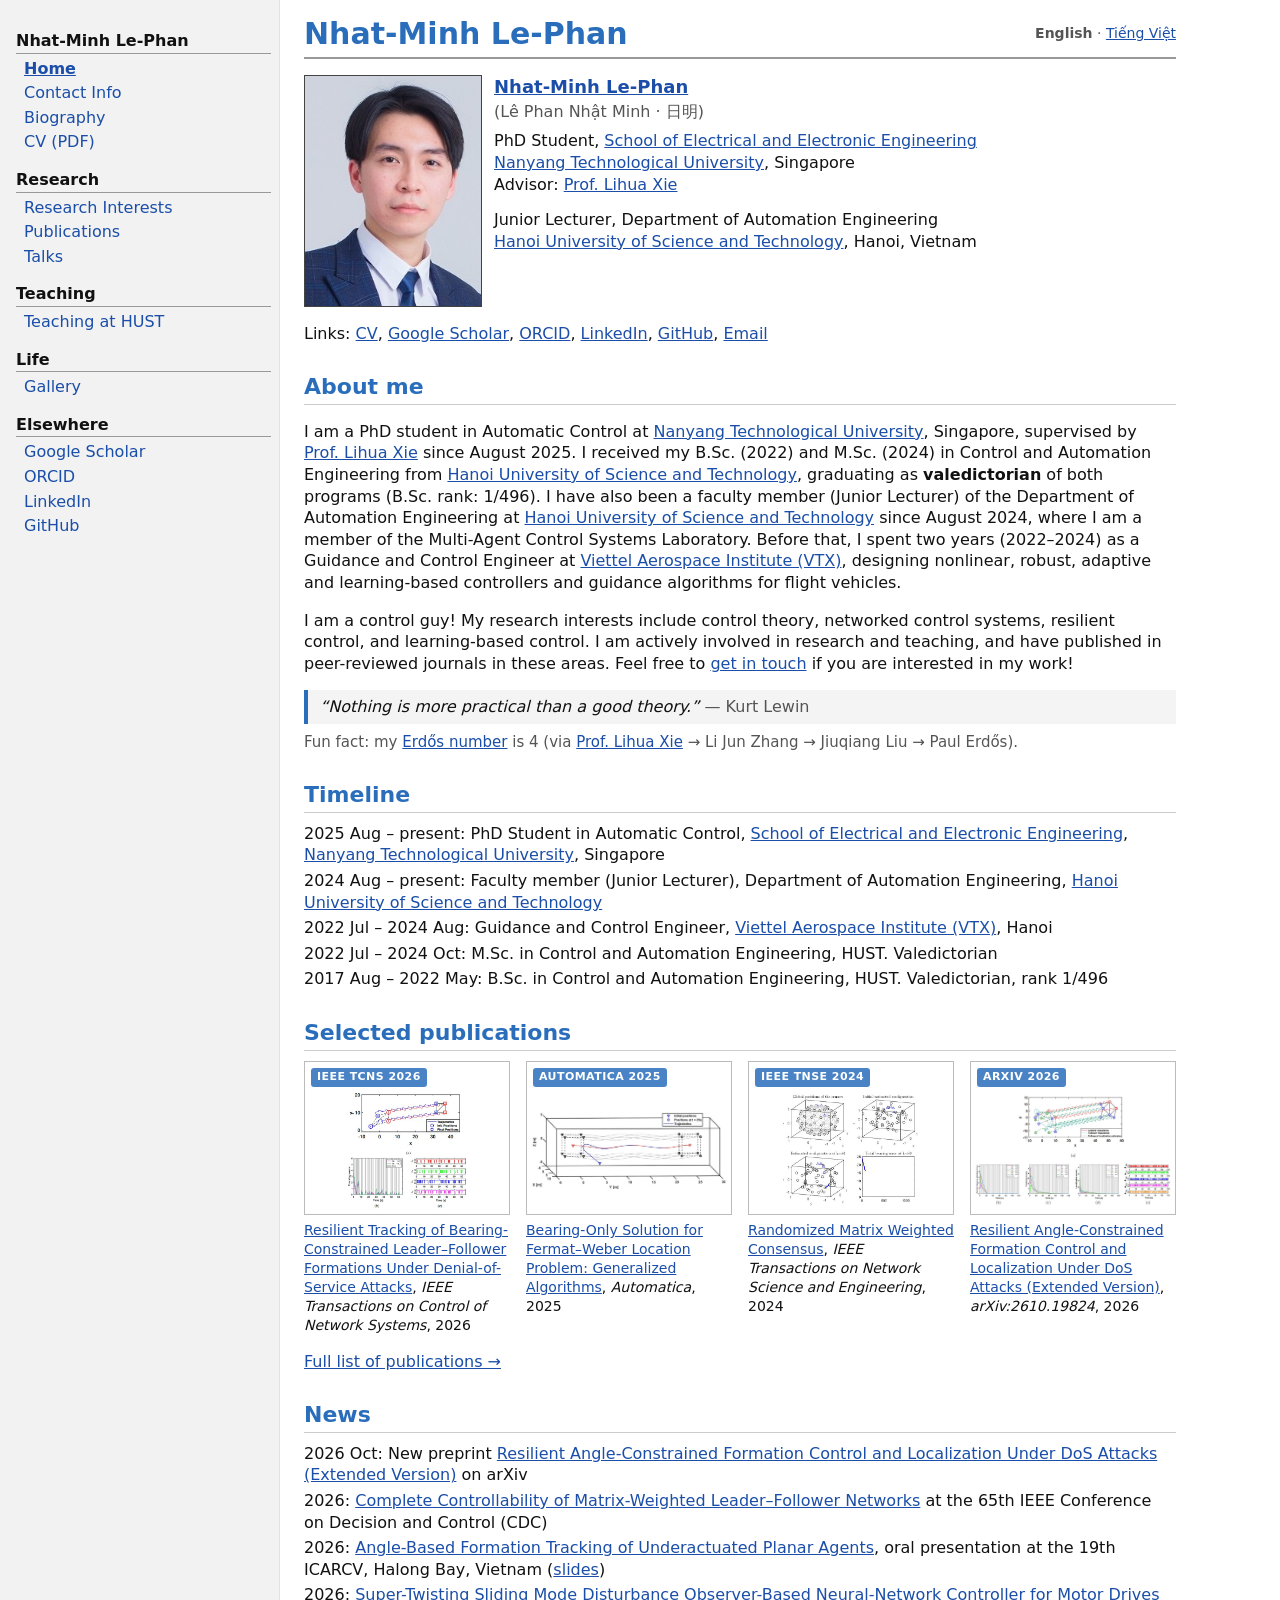
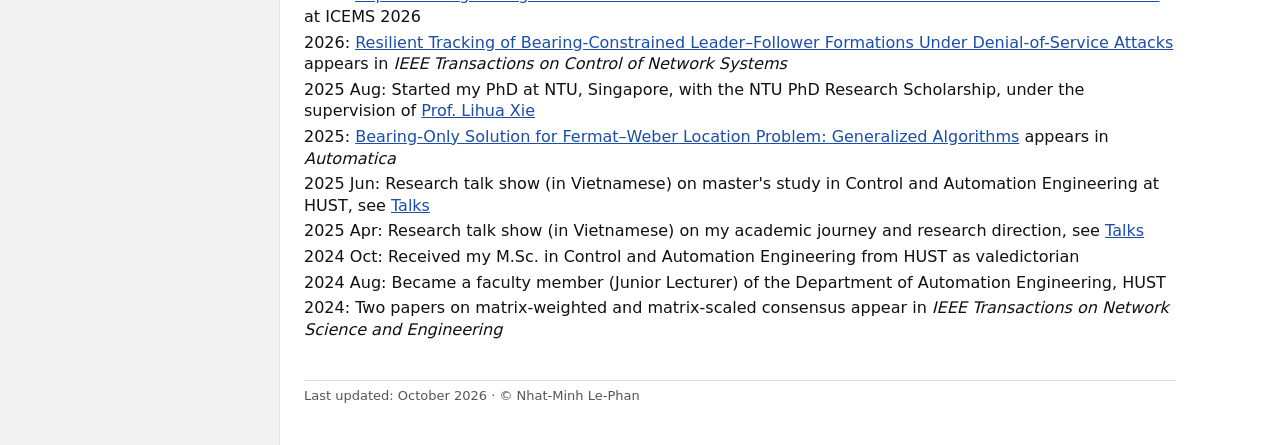
==== commit 96f1342c: "Add Vietnamese Home page (vi.html) with language switch" ====
--- a/index.html
+++ b/index.html
@@ -19,6 +19,9 @@
 <link rel="icon" href="favicon.ico" sizes="any">
 <link rel="icon" type="image/png" sizes="32x32" href="favicon-32.png">
 <link rel="apple-touch-icon" href="apple-touch-icon.png">
+<link rel="alternate" hreflang="en" href="https://minhk43pbc.github.io/">
+<link rel="alternate" hreflang="vi" href="https://minhk43pbc.github.io/vi.html">
+<link rel="alternate" hreflang="x-default" href="https://minhk43pbc.github.io/">
 <link rel="stylesheet" href="style.css">
 <script type="application/ld+json">
 {"@context":"https://schema.org","@type":"Person","name":"Nhat-Minh Le-Phan","alternateName":["Lê Phan Nhật Minh","Le Phan Nhat Minh","Nhat-Minh Le Phan"],
@@ -58,6 +61,7 @@
 </nav></aside>
 <main>
 
+<p class="langsw"><b>English</b> &middot; <a href="vi.html" lang="vi">Tiếng Việt</a></p>
 <h1>Nhat-Minh Le-Phan</h1>
 <div class="profile">
   <img src="photo.jpg" alt="Photo of Nhat-Minh Le-Phan">
--- a/style.css
+++ b/style.css
@@ -47,6 +47,7 @@
 .gallery .wide{grid-column:1/-1}
 .gallery .small img{max-width:300px}
 @media (max-width:760px){.gallery{grid-template-columns:1fr}}
+.langsw{float:right;font-size:14px;margin:16px 0 0 12px;color:var(--muted)}
 footer{margin-top:40px;font-size:13px;color:var(--muted);border-top:1px solid #ddd;padding-top:6px}
 .menu-btn{display:none}
 @media (max-width:760px){
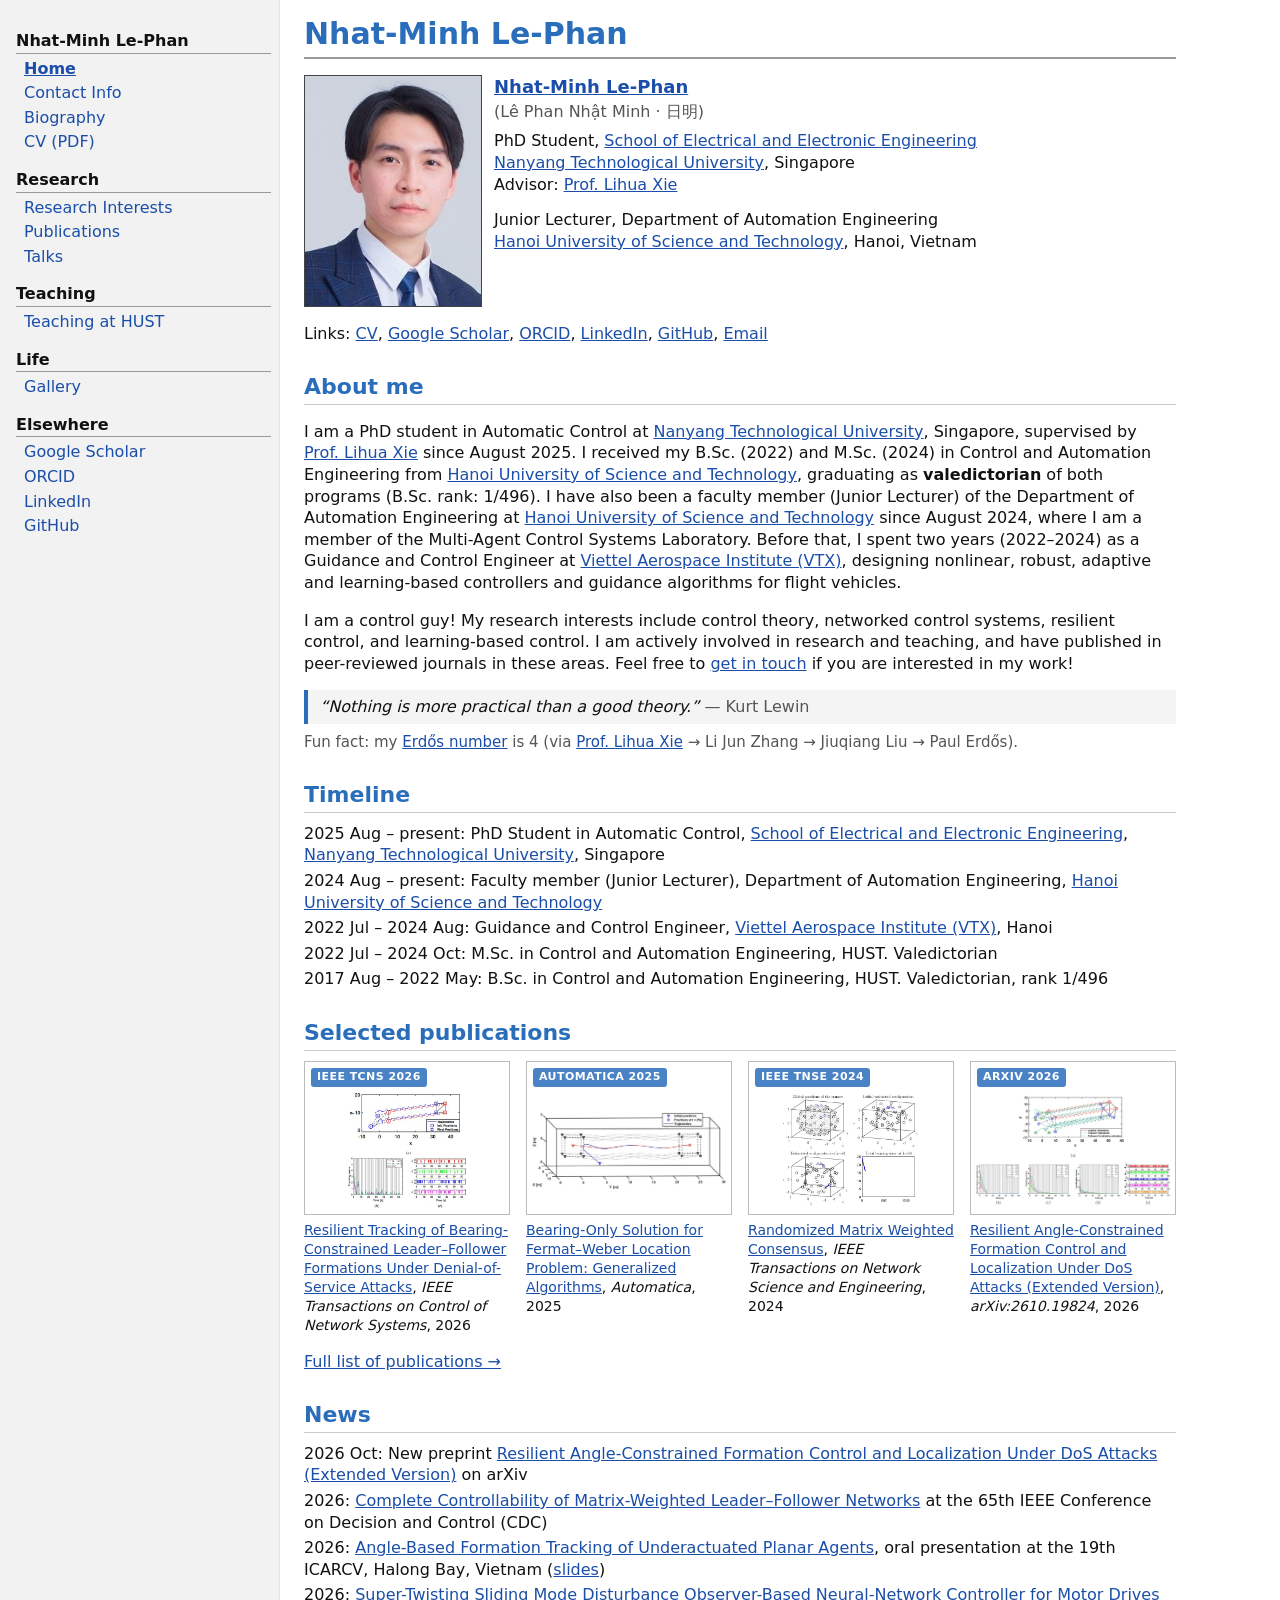
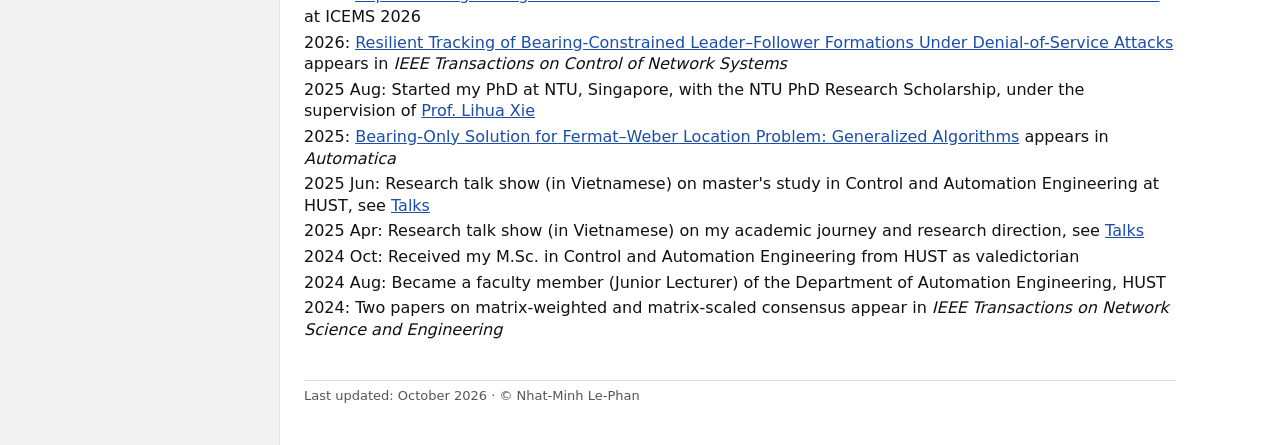
==== commit a7eb9e1b: "Remove language switch from Home page" ====
--- a/index.html
+++ b/index.html
@@ -19,9 +19,6 @@
 <link rel="icon" href="favicon.ico" sizes="any">
 <link rel="icon" type="image/png" sizes="32x32" href="favicon-32.png">
 <link rel="apple-touch-icon" href="apple-touch-icon.png">
-<link rel="alternate" hreflang="en" href="https://minhk43pbc.github.io/">
-<link rel="alternate" hreflang="vi" href="https://minhk43pbc.github.io/vi.html">
-<link rel="alternate" hreflang="x-default" href="https://minhk43pbc.github.io/">
 <link rel="stylesheet" href="style.css">
 <script type="application/ld+json">
 {"@context":"https://schema.org","@type":"Person","name":"Nhat-Minh Le-Phan","alternateName":["Lê Phan Nhật Minh","Le Phan Nhat Minh","Nhat-Minh Le Phan"],
@@ -61,7 +58,6 @@
 </nav></aside>
 <main>
 
-<p class="langsw"><b>English</b> &middot; <a href="vi.html" lang="vi">Tiếng Việt</a></p>
 <h1>Nhat-Minh Le-Phan</h1>
 <div class="profile">
   <img src="photo.jpg" alt="Photo of Nhat-Minh Le-Phan">
